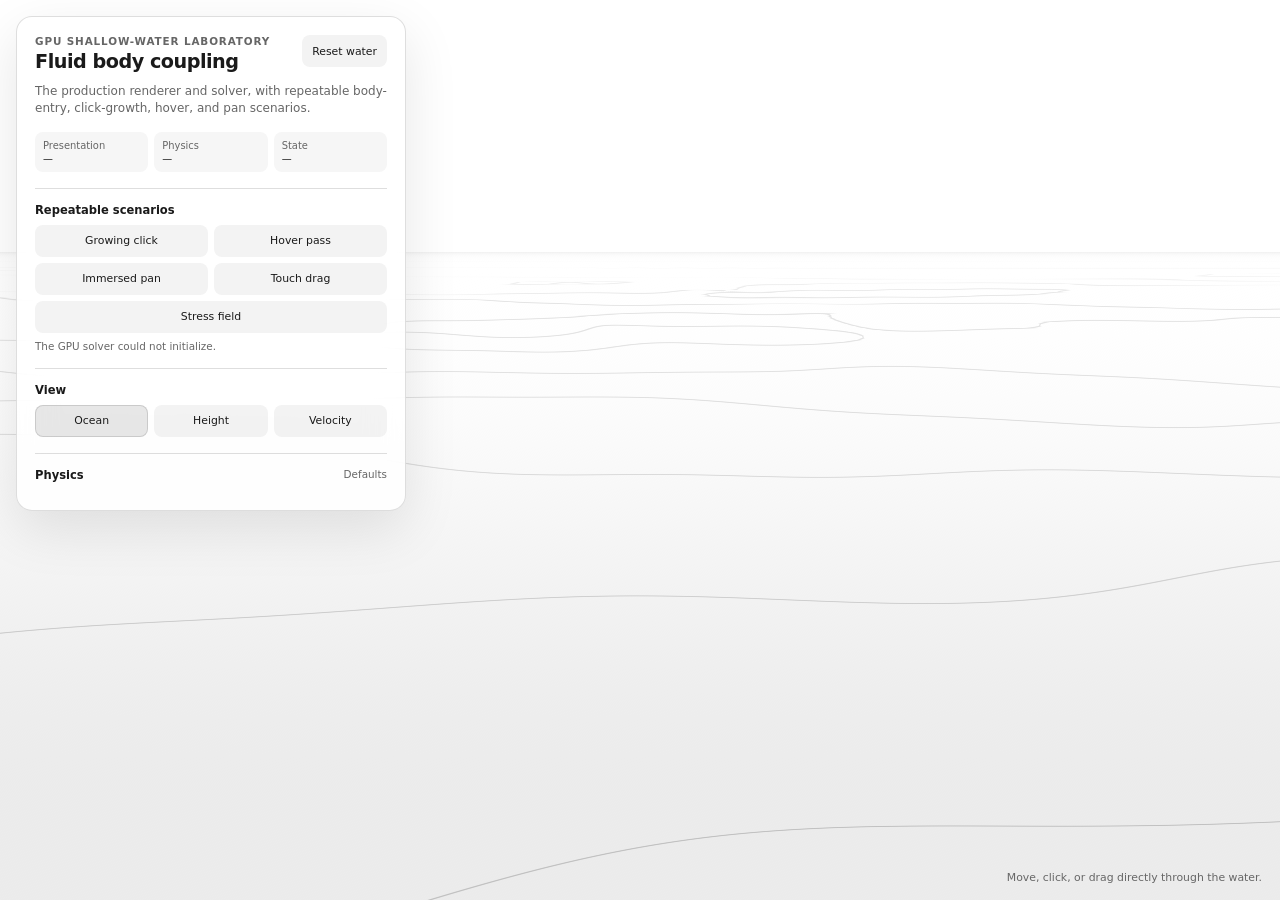
==== water-lab.html @ 38cee05d "feat(site): add GPU water tuning laboratory" ====
<!doctype html>
<html lang="en">
<head>
    <meta charset="utf-8">
    <title>Shallow-water laboratory — Mert Dumenci</title>
    <meta name="viewport" content="width=device-width, initial-scale=1">
    <link rel="preconnect" href="https://rsms.me/">
    <link rel="stylesheet" href="https://rsms.me/inter/inter.css">
    <link rel="stylesheet" href="water-lab.css?v=20260812.2">
</head>
<body>
    <canvas class="ocean-canvas" aria-label="Interactive shallow-water simulation"></canvas>
    <script src="ocean.js?v=20260812.7" data-ocean-lab data-cfasync="false"></script>

    <aside class="lab-panel">
        <header class="lab-header">
            <div>
                <p class="eyebrow">GPU shallow-water laboratory</p>
                <h1>Fluid body coupling</h1>
            </div>
            <button class="quiet-button reset-fluid" type="button">Reset water</button>
        </header>

        <p class="lab-description">
            The production renderer and solver, with repeatable body-entry,
            click-growth, hover, and pan scenarios.
        </p>

        <dl class="metrics" aria-live="polite">
            <div><dt>Presentation</dt><dd data-metric="fps">—</dd></div>
            <div><dt>Physics</dt><dd data-metric="physics">—</dd></div>
            <div><dt>State</dt><dd data-metric="state">—</dd></div>
        </dl>

        <section class="lab-section">
            <h2>Repeatable scenarios</h2>
            <div class="scenario-grid">
                <button type="button" data-scenario="click">Growing click</button>
                <button type="button" data-scenario="hover">Hover pass</button>
                <button type="button" data-scenario="pan">Immersed pan</button>
                <button type="button" data-scenario="touch">Touch drag</button>
                <button type="button" data-scenario="stress">Stress field</button>
            </div>
            <p class="scenario-status" aria-live="polite">Ready</p>
        </section>

        <section class="lab-section">
            <h2>View</h2>
            <div class="view-grid" role="group" aria-label="Simulation view">
                <button type="button" data-view="0" aria-pressed="true">Ocean</button>
                <button type="button" data-view="1" aria-pressed="false">Height</button>
                <button type="button" data-view="2" aria-pressed="false">Velocity</button>
            </div>
        </section>

        <section class="lab-section physics-controls">
            <div class="section-heading">
                <h2>Physics</h2>
                <button class="text-button reset-parameters" type="button">Defaults</button>
            </div>
            <div class="control-list"></div>
        </section>
    </aside>

    <p class="interaction-hint">Move, click, or drag directly through the water.</p>
    <script src="water-lab.js?v=20260812.2" defer></script>
</body>
</html>
---- water-lab.css ----
:root {
    --bg: #ffffff;
    --text: #1a1a1a;
    --text-secondary: #666666;
    --border: rgba(26, 26, 26, 0.14);
    --panel: rgba(255, 255, 255, 0.82);
    font-family: 'Inter', system-ui, sans-serif;
    color: var(--text);
    background: var(--bg);
}

@media (prefers-color-scheme: dark) {
    :root {
        --bg: #111111;
        --text: #e8e8e8;
        --text-secondary: #888888;
        --border: rgba(232, 232, 232, 0.14);
        --panel: rgba(17, 17, 17, 0.82);
    }
}

* {
    box-sizing: border-box;
}

html,
body {
    width: 100%;
    height: 100%;
    min-height: 100%;
    margin: 0;
    overflow: hidden;
}

body {
    min-height: 100vh;
    overflow: hidden;
    background: var(--bg);
}

button,
input {
    font: inherit;
}

button {
    color: inherit;
}

.ocean-canvas {
    position: fixed;
    inset: 0;
    width: 100%;
    height: 100%;
}

.lab-panel {
    position: fixed;
    top: 16px;
    left: 16px;
    z-index: 2;
    width: min(390px, calc(100vw - 32px));
    max-height: calc(100vh - 32px);
    padding: 18px;
    overflow-y: auto;
    background: var(--panel);
    border: 1px solid var(--border);
    border-radius: 16px;
    box-shadow: 0 18px 54px rgba(0, 0, 0, 0.1);
    -webkit-backdrop-filter: blur(18px);
    backdrop-filter: blur(18px);
}

.lab-header,
.section-heading {
    display: flex;
    gap: 16px;
    align-items: flex-start;
    justify-content: space-between;
}

.eyebrow,
h1,
h2,
.lab-description,
.scenario-status,
.interaction-hint {
    margin: 0;
}

.eyebrow {
    color: var(--text-secondary);
    font-size: 0.65rem;
    font-weight: 600;
    letter-spacing: 0.085em;
    text-transform: uppercase;
}

h1 {
    margin-top: 3px;
    font-size: 1.2rem;
    font-weight: 600;
    letter-spacing: -0.025em;
}

h2 {
    font-size: 0.72rem;
    font-weight: 600;
}

.lab-description {
    margin-top: 10px;
    color: var(--text-secondary);
    font-size: 0.75rem;
    line-height: 1.45;
}

.metrics {
    display: grid;
    grid-template-columns: repeat(3, 1fr);
    gap: 6px;
    margin: 14px 0 0;
}

.metrics div {
    min-width: 0;
    padding: 8px;
    background: color-mix(in srgb, var(--text) 4%, transparent);
    border-radius: 8px;
}

.metrics dt,
.metrics dd {
    overflow: hidden;
    margin: 0;
    font-size: 0.62rem;
    text-overflow: ellipsis;
    white-space: nowrap;
}

.metrics dt {
    color: var(--text-secondary);
}

.metrics dd {
    margin-top: 2px;
    font-variant-numeric: tabular-nums;
}

.lab-section {
    margin-top: 16px;
    padding-top: 14px;
    border-top: 1px solid var(--border);
}

.scenario-grid,
.view-grid {
    display: grid;
    gap: 6px;
    margin-top: 8px;
}

.scenario-grid {
    grid-template-columns: repeat(2, minmax(0, 1fr));
}

.scenario-grid button:last-child:nth-child(odd) {
    grid-column: 1 / -1;
}

.view-grid {
    grid-template-columns: repeat(3, minmax(0, 1fr));
}

.scenario-grid button,
.view-grid button,
.quiet-button {
    min-height: 32px;
    padding: 0 9px;
    background: color-mix(in srgb, var(--text) 5%, transparent);
    border: 1px solid transparent;
    border-radius: 8px;
    cursor: pointer;
    font-size: 0.68rem;
}

.scenario-grid button:hover,
.scenario-grid button:focus-visible,
.view-grid button:hover,
.view-grid button:focus-visible,
.quiet-button:hover,
.quiet-button:focus-visible,
.view-grid button[aria-pressed='true'] {
    background: color-mix(in srgb, var(--text) 10%, transparent);
    border-color: var(--border);
    outline: none;
}

.quiet-button {
    flex: 0 0 auto;
}

.text-button {
    padding: 0;
    color: var(--text-secondary);
    background: none;
    border: 0;
    cursor: pointer;
    font-size: 0.65rem;
}

.scenario-status {
    min-height: 1em;
    margin-top: 7px;
    color: var(--text-secondary);
    font-size: 0.65rem;
}

.control-list {
    display: grid;
    gap: 9px;
    margin-top: 10px;
}

.control-row {
    display: grid;
    grid-template-columns: 86px minmax(0, 1fr) 52px;
    gap: 8px;
    align-items: center;
}

.control-row label,
.control-value {
    color: var(--text-secondary);
    font-size: 0.65rem;
}

.control-value {
    text-align: right;
    font-variant-numeric: tabular-nums;
}

input[type='range'] {
    width: 100%;
    accent-color: var(--text);
}

.interaction-hint {
    position: fixed;
    right: 18px;
    bottom: 16px;
    z-index: 1;
    color: var(--text-secondary);
    font-size: 0.68rem;
}

@media (max-width: 620px) {
    .lab-panel {
        max-height: min(58vh, 580px);
    }

    .interaction-hint {
        display: none;
    }
}
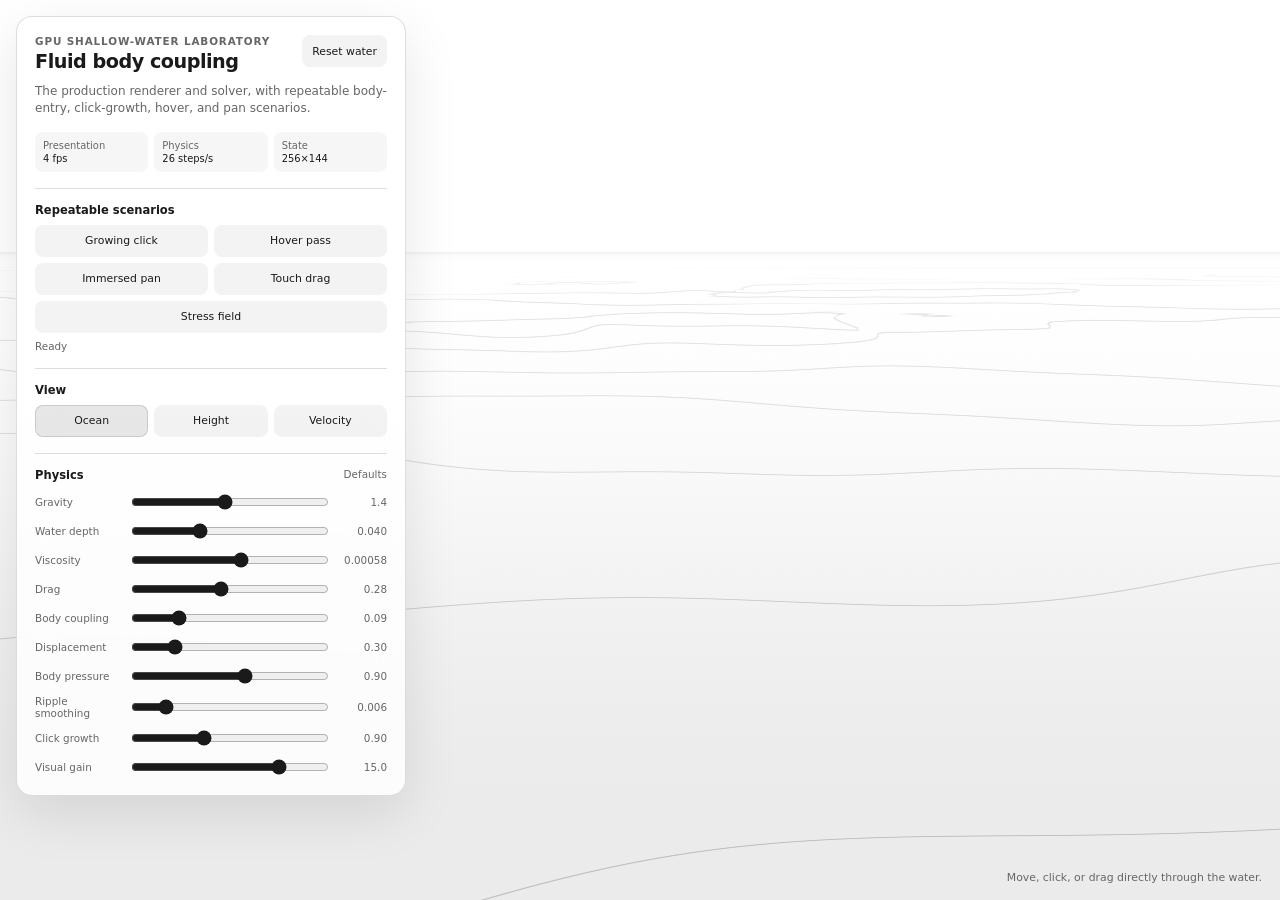
==== commit a5fbf952: "fix(site): soften water pressure response" ====
--- a/water-lab.html
+++ b/water-lab.html
@@ -10,7 +10,7 @@
 </head>
 <body>
     <canvas class="ocean-canvas" aria-label="Interactive shallow-water simulation"></canvas>
-    <script src="ocean.js?v=20260812.7" data-ocean-lab data-cfasync="false"></script>
+    <script src="ocean.js?v=20260812.8" data-ocean-lab data-cfasync="false"></script>
 
     <aside class="lab-panel">
         <header class="lab-header">
@@ -63,6 +63,6 @@
     </aside>
 
     <p class="interaction-hint">Move, click, or drag directly through the water.</p>
-    <script src="water-lab.js?v=20260812.2" defer></script>
+    <script src="water-lab.js?v=20260812.3" defer></script>
 </body>
 </html>
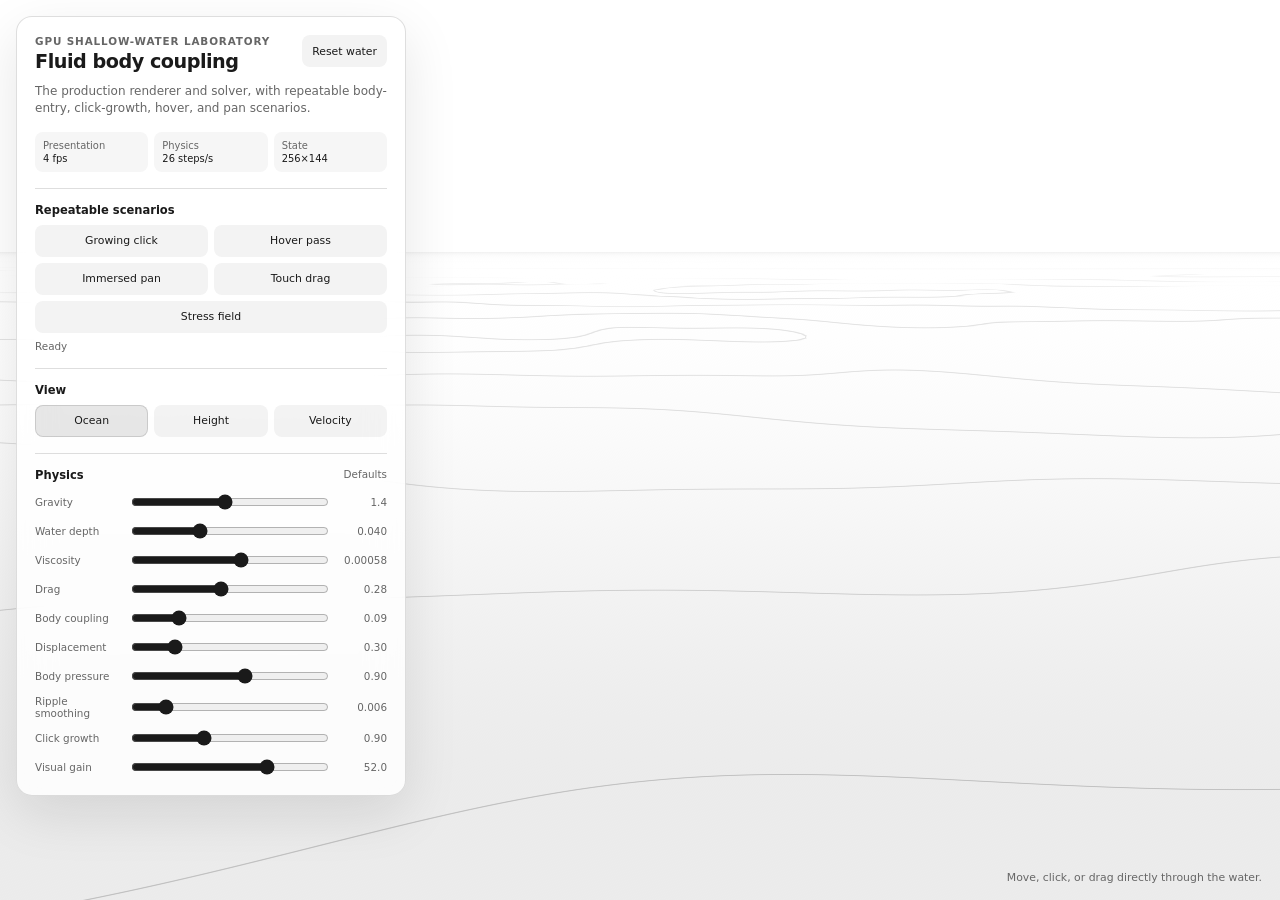
==== commit d957ad8c: "fix(site): restore visible water interaction" ====
--- a/water-lab.html
+++ b/water-lab.html
@@ -10,7 +10,7 @@
 </head>
 <body>
     <canvas class="ocean-canvas" aria-label="Interactive shallow-water simulation"></canvas>
-    <script src="ocean.js?v=20260812.8" data-ocean-lab data-cfasync="false"></script>
+    <script src="ocean.js?v=20260812.9" data-ocean-lab data-cfasync="false"></script>
 
     <aside class="lab-panel">
         <header class="lab-header">
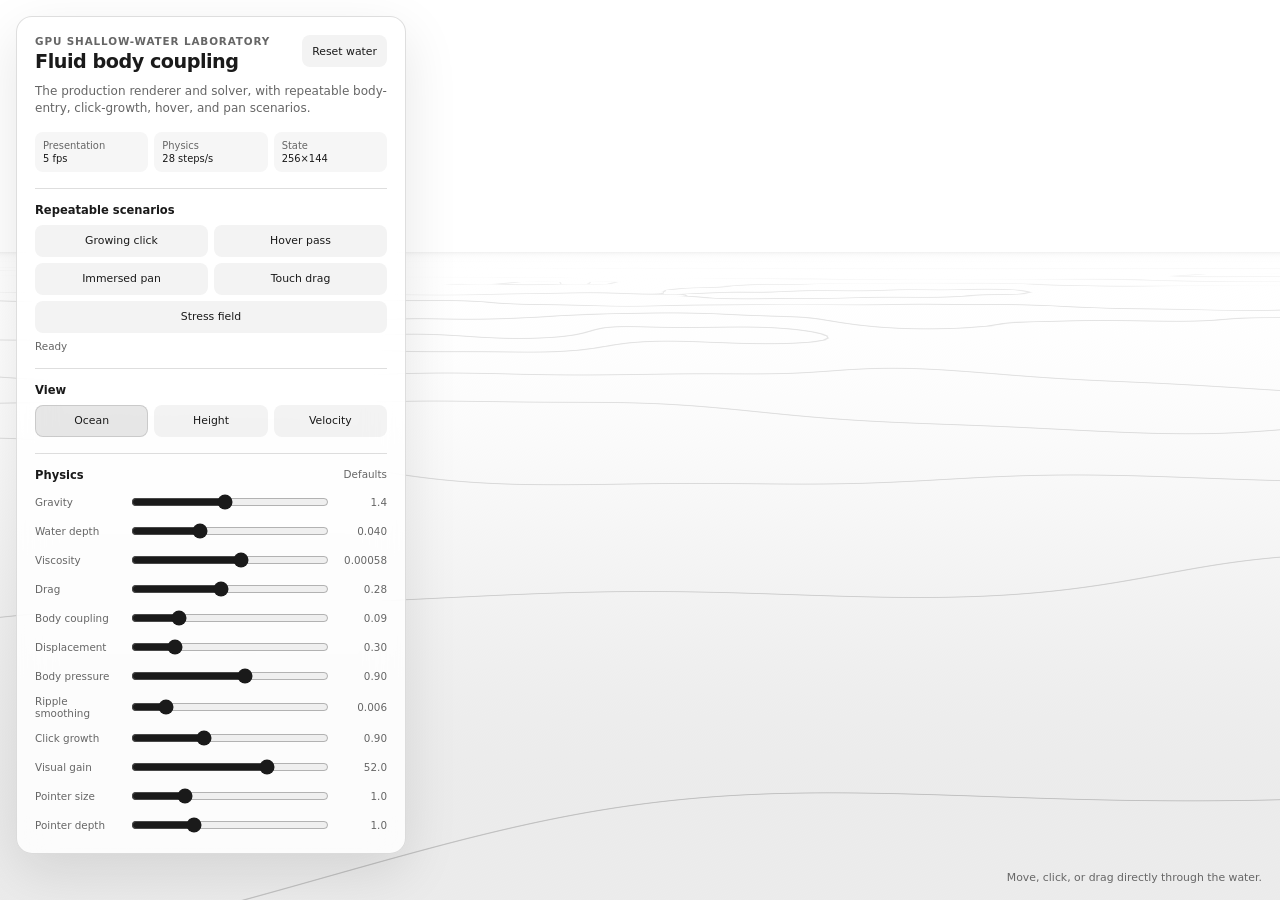
==== commit f2a9b164: "feat(site): add local-only water controls" ====
--- a/water-lab.html
+++ b/water-lab.html
@@ -10,7 +10,7 @@
 </head>
 <body>
     <canvas class="ocean-canvas" aria-label="Interactive shallow-water simulation"></canvas>
-    <script src="ocean.js?v=20260812.9" data-ocean-lab data-cfasync="false"></script>
+    <script src="ocean.js?v=20260812.10" data-ocean-lab data-cfasync="false"></script>
 
     <aside class="lab-panel">
         <header class="lab-header">
@@ -63,6 +63,6 @@
     </aside>
 
     <p class="interaction-hint">Move, click, or drag directly through the water.</p>
-    <script src="water-lab.js?v=20260812.3" defer></script>
+    <script src="water-lab.js?v=20260812.4" defer></script>
 </body>
 </html>
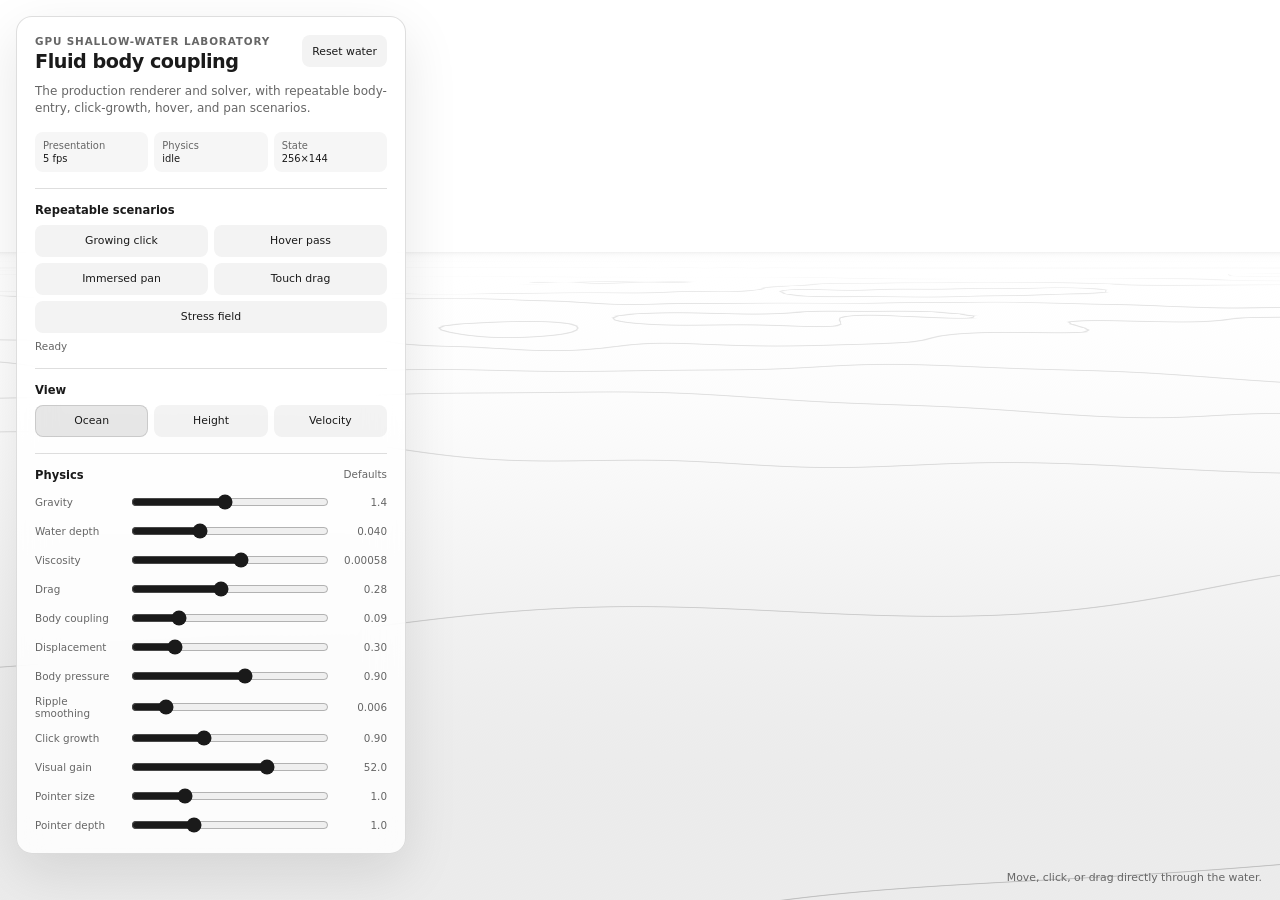
==== commit 274320c7: "perf(ocean): reduce idle and per-frame GPU work" ====
--- a/water-lab.html
+++ b/water-lab.html
@@ -10,7 +10,7 @@
 </head>
 <body>
     <canvas class="ocean-canvas" aria-label="Interactive shallow-water simulation"></canvas>
-    <script src="ocean.js?v=20260812.10" data-ocean-lab data-cfasync="false"></script>
+    <script src="ocean.js?v=20260813.2" data-ocean-lab data-cfasync="false"></script>
 
     <aside class="lab-panel">
         <header class="lab-header">
@@ -63,6 +63,6 @@
     </aside>
 
     <p class="interaction-hint">Move, click, or drag directly through the water.</p>
-    <script src="water-lab.js?v=20260812.4" defer></script>
+    <script src="water-lab.js?v=20260813.1" defer></script>
 </body>
 </html>
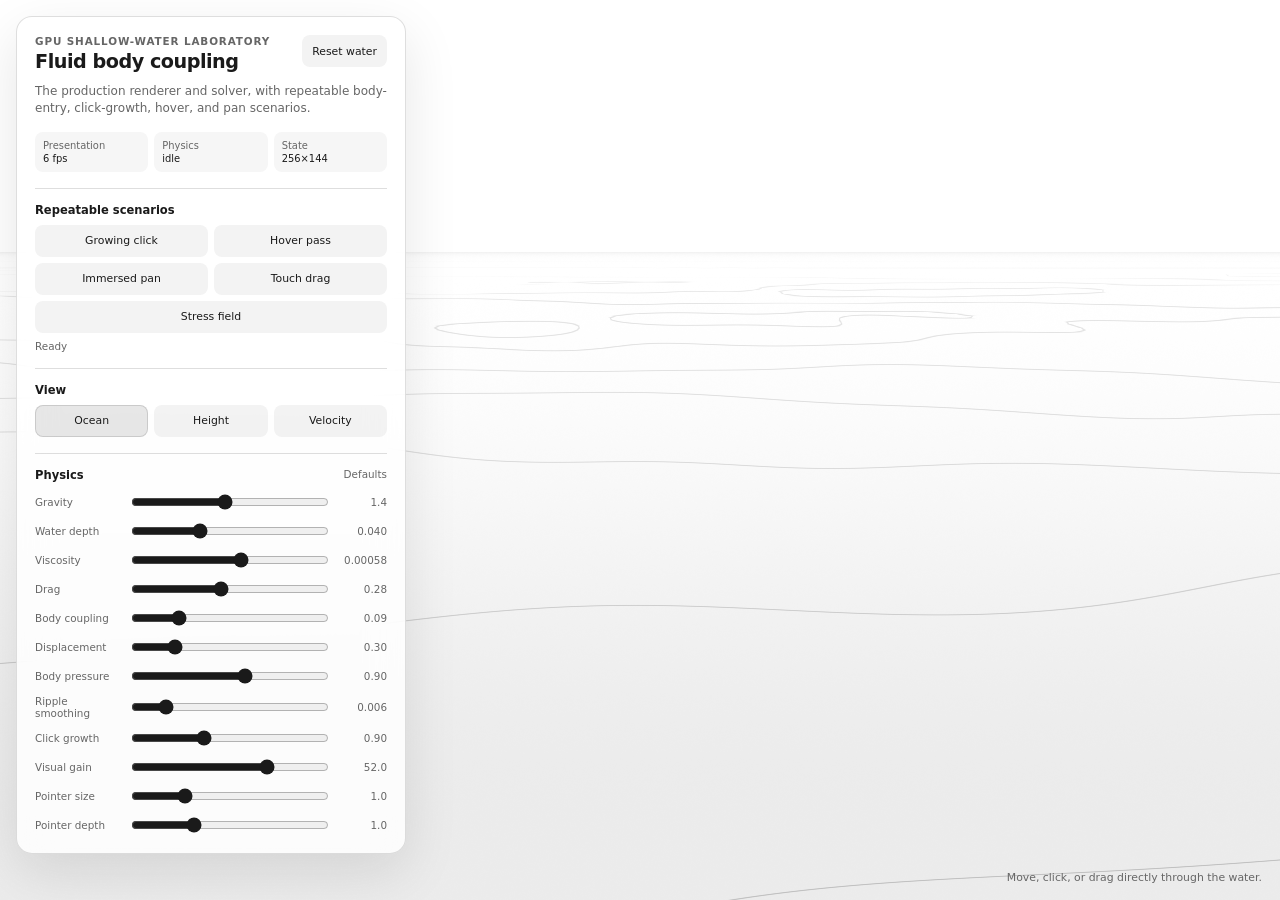
==== commit ec8751df: "chore(assets): drop dead --bg-rgb token and bump cache-busting versions --bg-rgb had zero usages in " ====
--- a/water-lab.html
+++ b/water-lab.html
@@ -10,7 +10,7 @@
 </head>
 <body>
     <canvas class="ocean-canvas" aria-label="Interactive shallow-water simulation"></canvas>
-    <script src="ocean.js?v=20260813.2" data-ocean-lab data-cfasync="false"></script>
+    <script src="ocean.js?v=20260814.2" data-ocean-lab data-cfasync="false"></script>
 
     <aside class="lab-panel">
         <header class="lab-header">
@@ -63,6 +63,6 @@
     </aside>
 
     <p class="interaction-hint">Move, click, or drag directly through the water.</p>
-    <script src="water-lab.js?v=20260813.1" defer></script>
+    <script src="water-lab.js?v=20260814.1" defer></script>
 </body>
 </html>
